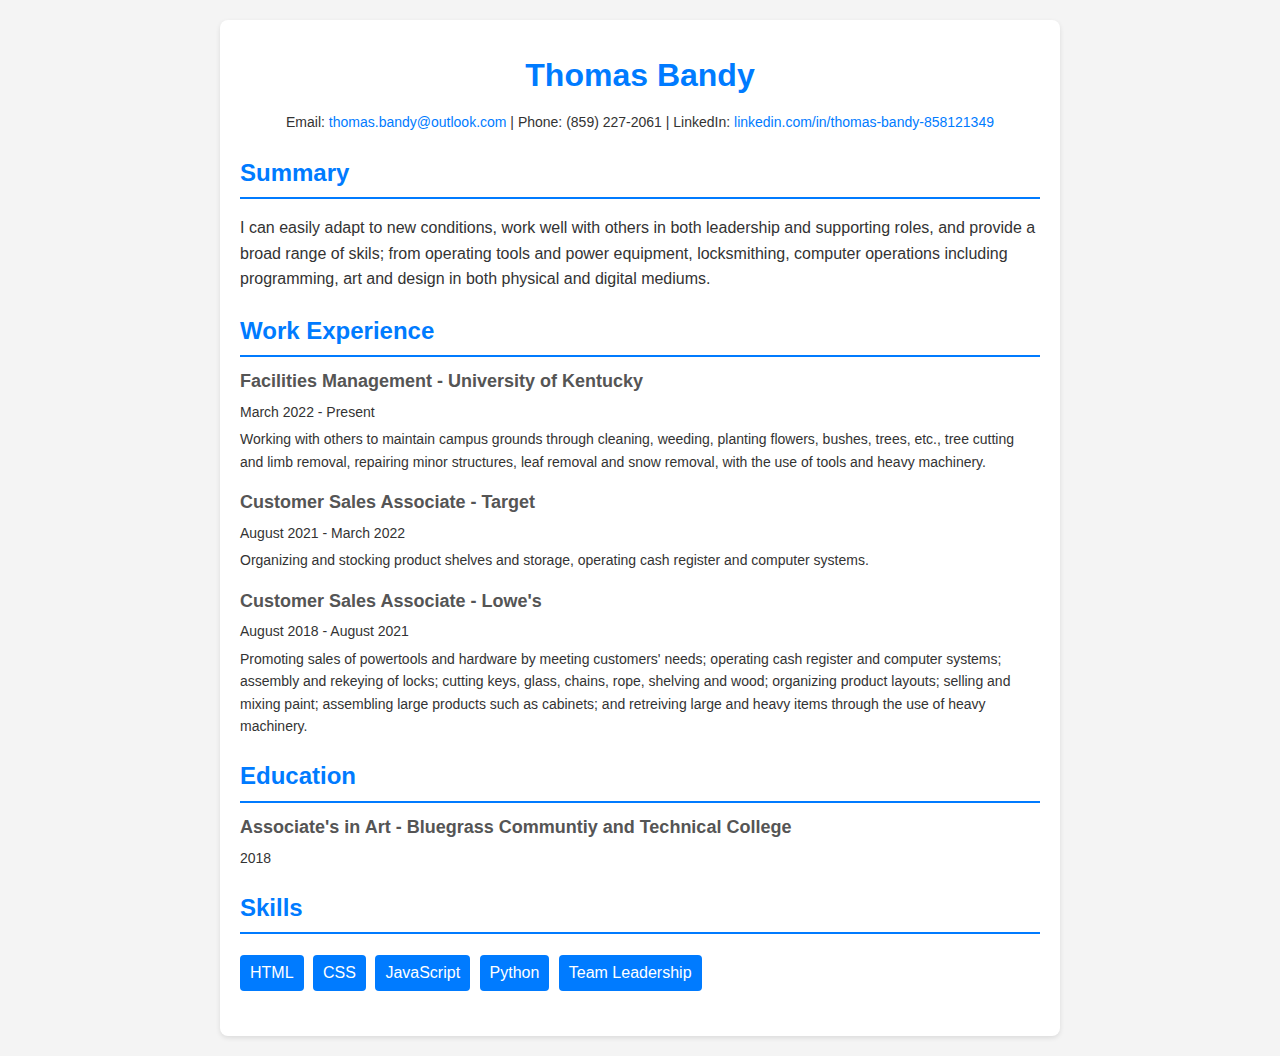
==== index.html @ 98c18215 "Resume Recent Experience Updated" ====
<!DOCTYPE html>
<html lang="en">
    <head>
        <meta charset="UTF-8" />
        <meta name="viewport" content="width=device-width, initial-scale=1.0" />
        <title>Thomas Bandy's Resume</title>
    </head>

    <style>
        body {
            font-family: Arial, sans-serif;
            line-height: 1.6;
            margin: 0;
            padding: 0;
            color: #333;
            background-color: #f4f4f4;
        }
        .container {
            max-width: 800px;
            margin: 20px auto;
            padding: 20px;
            background: #fff;
            border-radius: 8px;
            box-shadow: 0 2px 5px rgba(0, 0, 0, 0.1);
        }
        h1,
        h2 {
            color: #007bff;
        }
        .header {
            text-align: center;
        }
        .header h1 {
            margin: 10px 0;
        }
        .contact {
            margin: 10px 0;
            font-size: 14px;
        }
        .contact a {
            color: #007bff;
            text-decoration: none;
        }
        .section {
            margin: 20px 0;
        }
        .section h2 {
            margin-bottom: 10px;
            border-bottom: 2px solid #007bff;
            padding-bottom: 5px;
        }
        .item {
            margin-bottom: 15px;
        }
        .item h3 {
            margin: 0;
            font-size: 18px;
            color: #555;
        }
        .item p {
            margin: 5px 0;
            font-size: 14px;
        }
        .skills ul {
            list-style: none;
            padding: 0;
        }
        .skills ul li {
            display: inline-block;
            background: #007bff;
            color: #fff;
            padding: 5px 10px;
            margin: 5px 5px 5px 0;
            border-radius: 4px;
        }
    </style>

    <body>
        <main class="container">
            <section class="header">
                <h1>Thomas Bandy</h1>
                <p class="contact">
                    Email:
                    <a href="thomas.bandy@outlook.com"
                        >thomas.bandy@outlook.com</a
                    >
                    | Phone: (859) 227-2061 | LinkedIn:
                    <a href="#">linkedin.com/in/thomas-bandy-858121349</a>
                </p>
            </section>
            <section class="section">
                <h2>Summary</h2>
                <p>
                    I can easily adapt to new conditions, work well with
                    others in both leadership and supporting roles, and provide
                    a broad range of skils; from operating tools and power equipment,
                    locksmithing, computer operations including programming, art and
                    design in both physical and digital mediums.
                </p>
            </section>
            <section class="section">
                <h2>Work Experience</h2>
                <div class="item">
                    <h3>Facilities Management - University of Kentucky</h3>
                    <p>March 2022 - Present</p>
                    <p>
                        Working with others to maintain campus grounds through cleaning, weeding, planting flowers,
                        bushes, trees, etc., tree cutting and limb removal, repairing minor structures, leaf removal and snow
                        removal, with the use of tools and heavy machinery.
                    </p>
                </div>
                <div class="item">
                    <h3>Customer Sales Associate - Target</h3>
                    <p>August 2021 - March 2022</p>
                    <p>
                        Organizing and stocking product shelves and storage, operating cash register and
                        computer systems.
                    </p>
                </div>
                <div class="item">
                    <h3>Customer Sales Associate - Lowe's</h3>
                    <p>August 2018 - August 2021</p>
                    <p>
                        Promoting sales of powertools and hardware by meeting customers' needs;
                        operating cash register and computer systems;
                        assembly and rekeying of locks; cutting keys, glass, chains, rope,
                        shelving and wood; organizing product layouts; selling and mixing paint;
                        assembling large products such as cabinets; and retreiving large and heavy items
                        through the use of heavy machinery.
                    </p>
                </div>
            </section>
            <div class="section">
                <h2>Education</h2>
                <div class="item">
                    <h3>Associate's in Art - Bluegrass Communtiy and Technical College</h3>
                    <p>2018</p>
                </div>
            </section>
            <section class="section">
                <h2>Skills</h2>
                <div class="skills">
                    <ul>
                        <li>HTML</li>
                        <li>CSS</li>
                        <li>JavaScript</li>
                        <li>Python</li>
                        <li>Team Leadership</li>
                    </ul>
                </div>
            </section>
            </section>
        </main>
    </body>
</html>
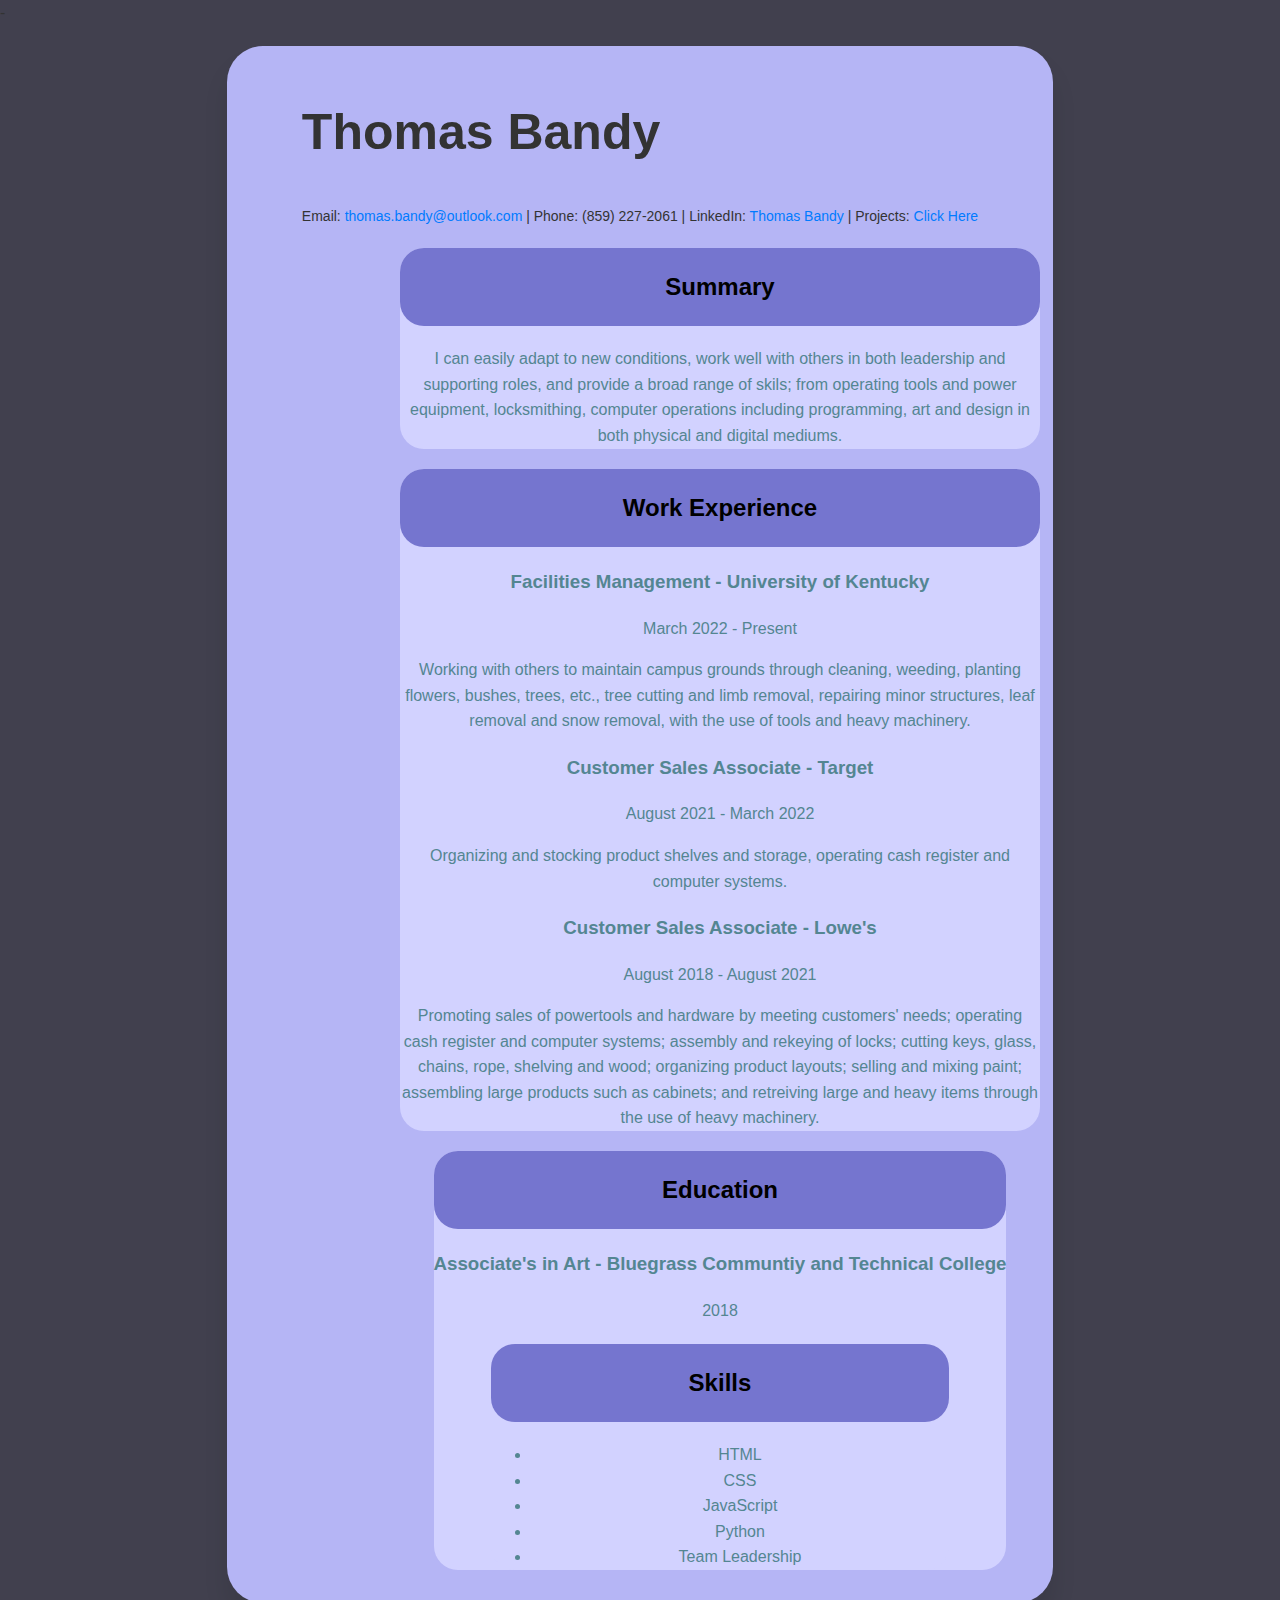
==== commit 1da23c7f: "Projects page added" ====
--- a/index.html
+++ b/index.html
@@ -3,77 +3,14 @@
     <head>
         <meta charset="UTF-8" />
         <meta name="viewport" content="width=device-width, initial-scale=1.0" />
-        <title>Thomas Bandy's Resume</title>
+        <title>Resume | Thomas Bandy</title>
+        <link rel="stylesheet" id="css" href="style.css">-
     </head>
 
-    <style>
-        body {
-            font-family: Arial, sans-serif;
-            line-height: 1.6;
-            margin: 0;
-            padding: 0;
-            color: #333;
-            background-color: #f4f4f4;
-        }
-        .container {
-            max-width: 800px;
-            margin: 20px auto;
-            padding: 20px;
-            background: #fff;
-            border-radius: 8px;
-            box-shadow: 0 2px 5px rgba(0, 0, 0, 0.1);
-        }
-        h1,
-        h2 {
-            color: #007bff;
-        }
-        .header {
-            text-align: center;
-        }
-        .header h1 {
-            margin: 10px 0;
-        }
-        .contact {
-            margin: 10px 0;
-            font-size: 14px;
-        }
-        .contact a {
-            color: #007bff;
-            text-decoration: none;
-        }
-        .section {
-            margin: 20px 0;
-        }
-        .section h2 {
-            margin-bottom: 10px;
-            border-bottom: 2px solid #007bff;
-            padding-bottom: 5px;
-        }
-        .item {
-            margin-bottom: 15px;
-        }
-        .item h3 {
-            margin: 0;
-            font-size: 18px;
-            color: #555;
-        }
-        .item p {
-            margin: 5px 0;
-            font-size: 14px;
-        }
-        .skills ul {
-            list-style: none;
-            padding: 0;
-        }
-        .skills ul li {
-            display: inline-block;
-            background: #007bff;
-            color: #fff;
-            padding: 5px 10px;
-            margin: 5px 5px 5px 0;
-            border-radius: 4px;
-        }
-    </style>
+
+        
+        
+    
 
     <body>
         <main class="container">
@@ -85,11 +22,14 @@
                         >thomas.bandy@outlook.com</a
                     >
                     | Phone: (859) 227-2061 | LinkedIn:
-                    <a href="#">linkedin.com/in/thomas-bandy-858121349</a>
+                    <a href="linkedin.com/in/thomas-bandy-858121349">Thomas Bandy</a>
+                    | Projects:
+                    <a href="projects.html">Click Here</a>
+                    
                 </p>
             </section>
-            <section class="section">
-                <h2>Summary</h2>
+            <section class="section section1">
+                <h2 id="subtitle">Summary</h2>
                 <p>
                     I can easily adapt to new conditions, work well with
                     others in both leadership and supporting roles, and provide
@@ -99,7 +39,7 @@
                 </p>
             </section>
             <section class="section">
-                <h2>Work Experience</h2>
+                <h2 id="subtitle">Work Experience</h2>
                 <div class="item">
                     <h3>Facilities Management - University of Kentucky</h3>
                     <p>March 2022 - Present</p>
@@ -131,14 +71,14 @@
                 </div>
             </section>
             <div class="section">
-                <h2>Education</h2>
+                <h2 id="subtitle">Education</h2>
                 <div class="item">
                     <h3>Associate's in Art - Bluegrass Communtiy and Technical College</h3>
                     <p>2018</p>
                 </div>
             </section>
             <section class="section">
-                <h2>Skills</h2>
+                <h2 id="subtitle">Skills</h2>
                 <div class="skills">
                     <ul>
                         <li>HTML</li>
@@ -150,6 +90,9 @@
                 </div>
             </section>
             </section>
+            <section>
+                
+            </section>
         </main>
     </body>
 </html>
--- a/style.css
+++ b/style.css
@@ -0,0 +1,55 @@
+body {
+    font-family: 'Trebuchet MS', 'Lucida Sans Unicode', 'Lucida Grande', 'Lucida Sans', Arial, sans-serif;
+    line-height: 1.6;
+    margin: 0;
+    padding: 0;
+    color: #333;
+    background-color: #41404e;
+    justify-items: center;
+    
+}
+.container {
+    justify-items: center;
+    max-width: 800px;
+    margin: 20px auto;
+    padding: 1vw;
+    background: #b5b5f5;
+    border-radius: 36px;
+    box-shadow: 0 20px 25px rgba(5, 2, 13, 0.1);
+    border: black;
+}
+h1{
+    font-size: 50px;
+    justify-content: center;
+}
+.section {
+    position: relative;
+    left: 10%;
+    max-width: 80%;
+    margin: 20px auto;
+    padding: 0px;
+    border-radius: 24px;
+    background-color: #d2d2ff;
+    text-align: center;
+    color: rgb(84, 134, 146);
+}
+#subtitle {
+    max-width: 100%;
+    margin: 20px auto;
+    padding: 20px;
+    border-radius: 24px;
+    background-color: #7575cf;
+    text-align: center;
+    color: rgb(0, 0, 0);
+}
+.contact {
+    margin: 10px 0;
+    font-size: 14px;
+}
+.contact a {
+    color: #007bff;
+    text-decoration: none;
+}
+.section {
+    margin: 20px 0;
+}